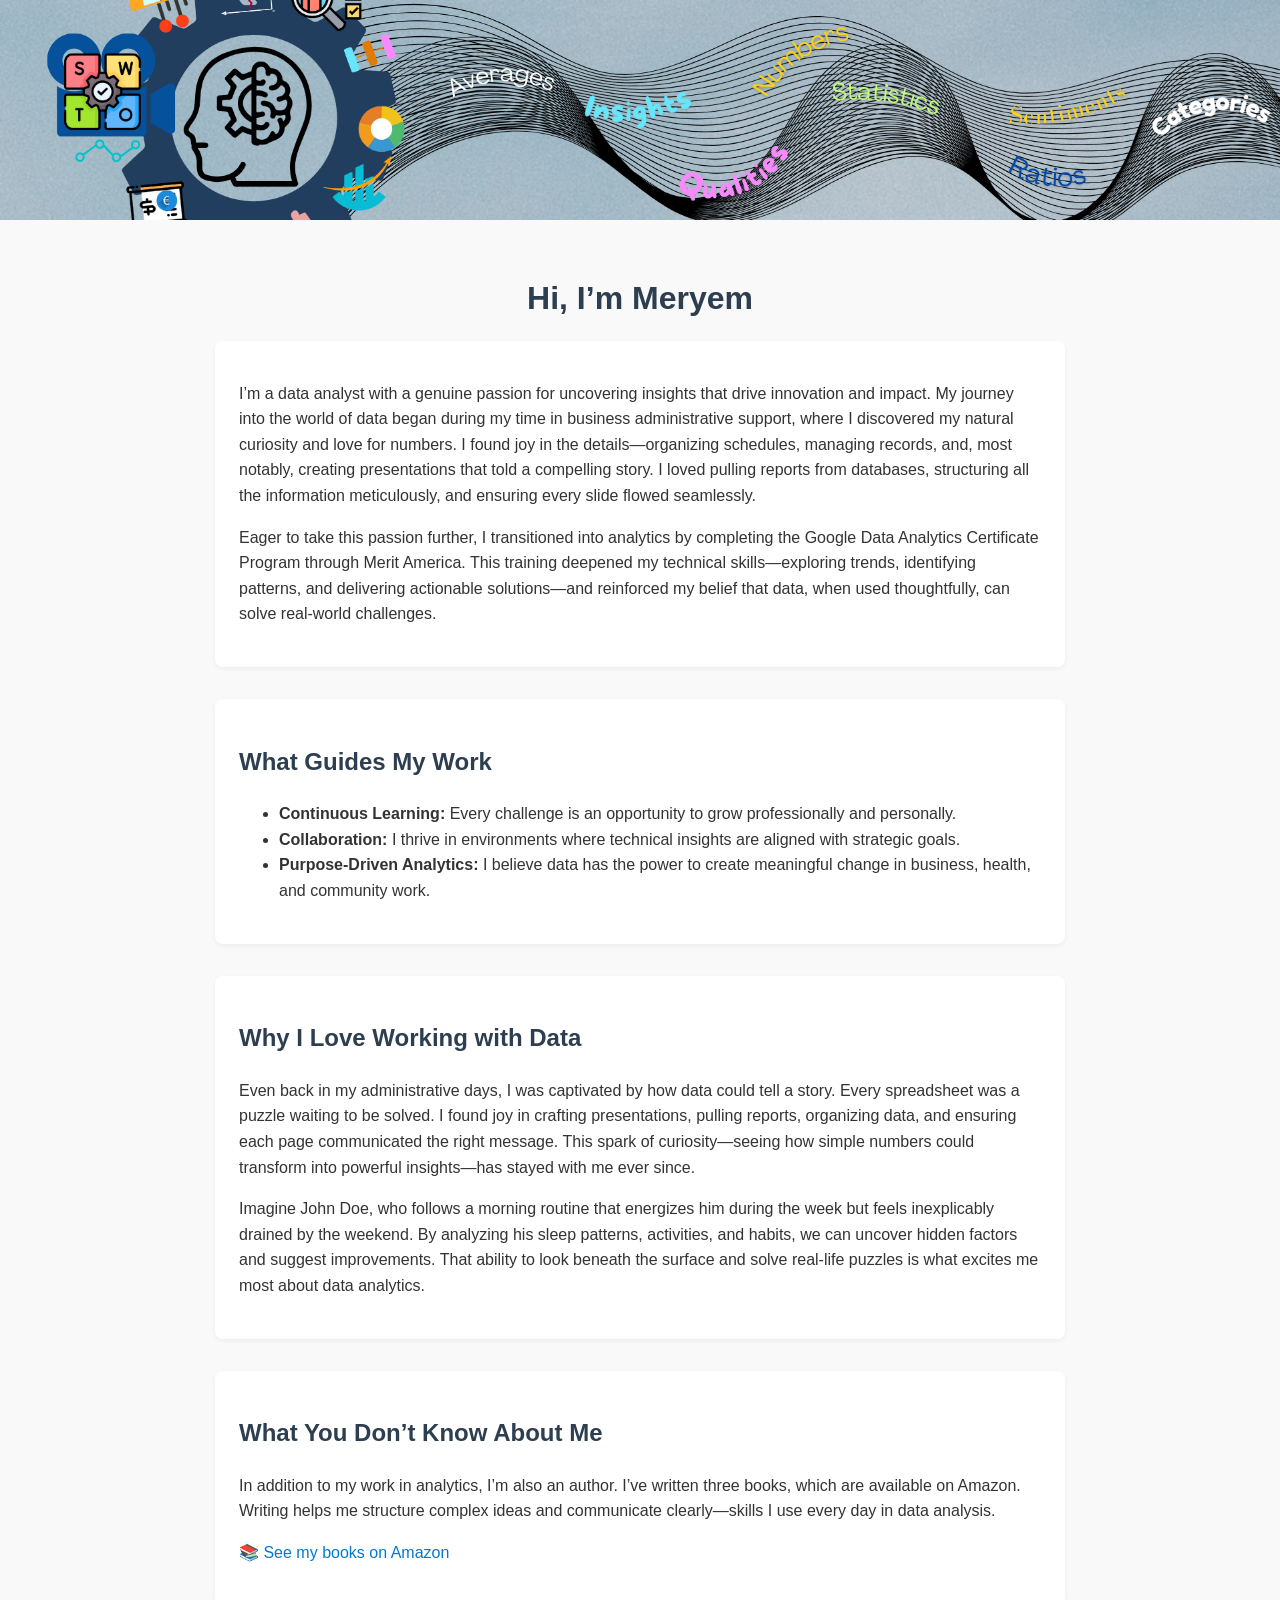
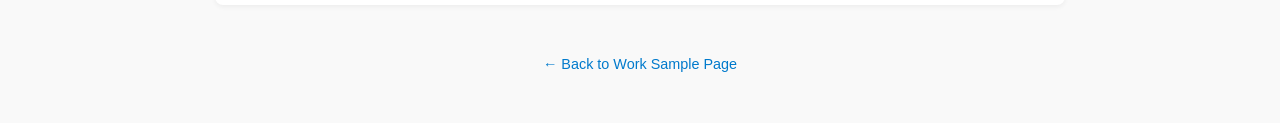
==== about_me.html @ dc9c01fe "Update about_me.html" ====
<!DOCTYPE html>
<html lang="en">
<head>
  <meta charset="UTF-8" />
  <meta name="viewport" content="width=device-width, initial-scale=1.0" />
  <title>About Me | Meryem Ciftci</title>
  <style>
    body {
      margin: 0;
      padding: 0;
      background-color: #f9f9f9;
      font-family: Arial, sans-serif;
      color: #333;
      line-height: 1.6;
    }

    .banner {
      width: 100%;
      height: 220px;
      background-image: url('Trends_(1).png');
      background-size: cover;
      background-position: center;
    }

    .container {
      max-width: 850px;
      margin: 0 auto;
      padding: 2rem 1.5rem;
    }

    h1, h2 {
      color: #2c3e50;
    }

    h1 {
      text-align: center;
      margin-bottom: 1rem;
    }

    a {
      color: #007acc;
      text-decoration: none;
    }

    a:hover {
      text-decoration: underline;
    }

    .section {
      background-color: #ffffff;
      padding: 1.5rem;
      margin-bottom: 2rem;
      border-radius: 8px;
      box-shadow: 0 2px 5px rgba(0,0,0,0.05);
    }

    footer {
      text-align: center;
      font-size: 0.9rem;
      color: #777;
      margin-top: 3rem;
    }

    footer a {
      color: #007acc;
    }
  </style>
</head>
<body>

  <div class="banner"></div>

  <div class="container">
    <h1>Hi, I’m Meryem</h1>

    <div class="section">
      <p>I’m a data analyst with a genuine passion for uncovering insights that drive innovation and impact. My journey into the world of data began during my time in business administrative support, where I discovered my natural curiosity and love for numbers. I found joy in the details—organizing schedules, managing records, and, most notably, creating presentations that told a compelling story. I loved pulling reports from databases, structuring all the information meticulously, and ensuring every slide flowed seamlessly.</p>

      <p>Eager to take this passion further, I transitioned into analytics by completing the Google Data Analytics Certificate Program through Merit America. This training deepened my technical skills—exploring trends, identifying patterns, and delivering actionable solutions—and reinforced my belief that data, when used thoughtfully, can solve real-world challenges.</p>
    </div>

    <div class="section">
      <h2>What Guides My Work</h2>
      <ul>
        <li><strong>Continuous Learning:</strong> Every challenge is an opportunity to grow professionally and personally.</li>
        <li><strong>Collaboration:</strong> I thrive in environments where technical insights are aligned with strategic goals.</li>
        <li><strong>Purpose-Driven Analytics:</strong> I believe data has the power to create meaningful change in business, health, and community work.</li>
      </ul>
    </div>

    <div class="section">
      <h2>Why I Love Working with Data</h2>
      <p>Even back in my administrative days, I was captivated by how data could tell a story. Every spreadsheet was a puzzle waiting to be solved. I found joy in crafting presentations, pulling reports, organizing data, and ensuring each page communicated the right message. This spark of curiosity—seeing how simple numbers could transform into powerful insights—has stayed with me ever since.</p>

      <p>Imagine John Doe, who follows a morning routine that energizes him during the week but feels inexplicably drained by the weekend. By analyzing his sleep patterns, activities, and habits, we can uncover hidden factors and suggest improvements. That ability to look beneath the surface and solve real-life puzzles is what excites me most about data analytics.</p>
    </div>

    <div class="section">
      <h2>What You Don’t Know About Me</h2>
      <p>In addition to my work in analytics, I’m also an author. I’ve written three books, which are available on Amazon. Writing helps me structure complex ideas and communicate clearly—skills I use every day in data analysis.</p>
      <p><a href="https://www.amazon.com/stores/Meryem-%C3%87ift%C3%A7i/author/B0D6BX799Y?ref=ap_rdr&isDramIntegrated=true&shoppingPortalEnabled=true" target="_blank">📚 See my books on Amazon</a></p>
    </div>

    <footer>
      <p><a href="index.html">← Back to Work Sample Page</a></p>
    </footer>
  </div>

</body>
</html>
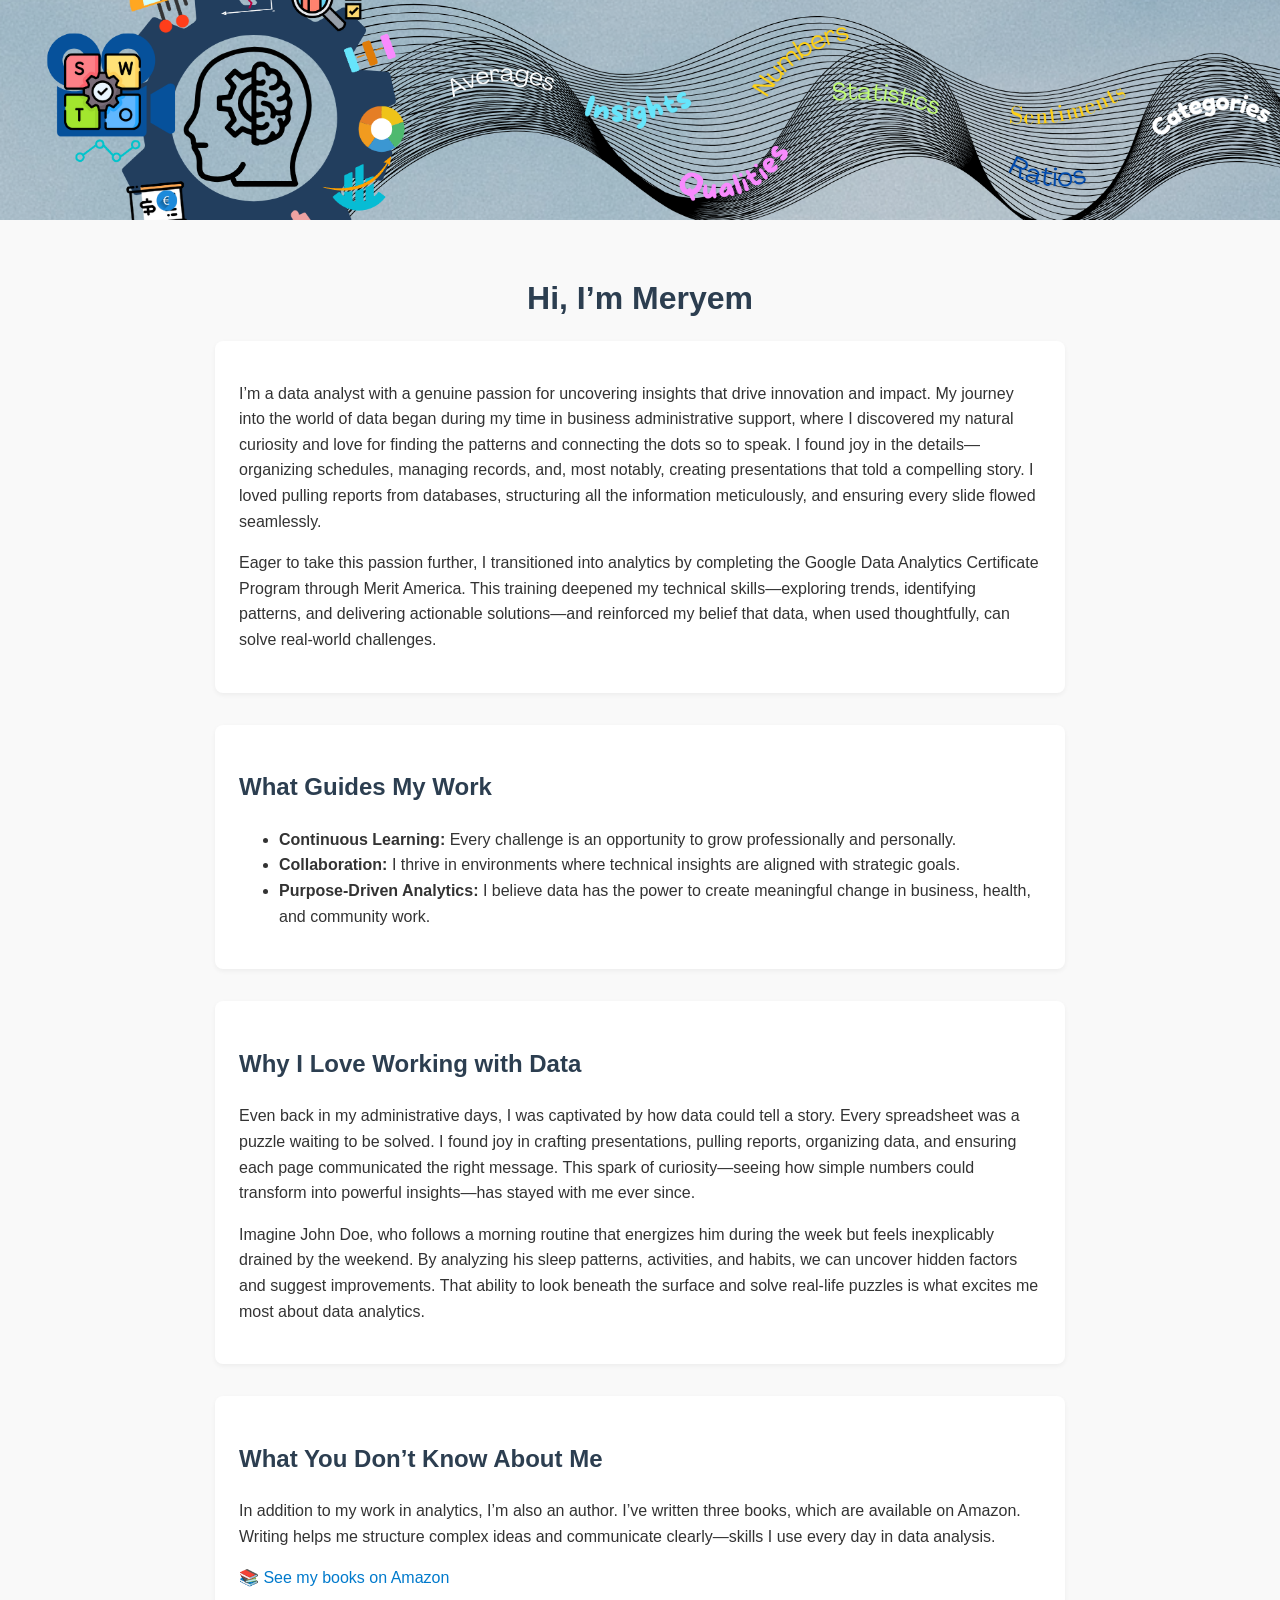
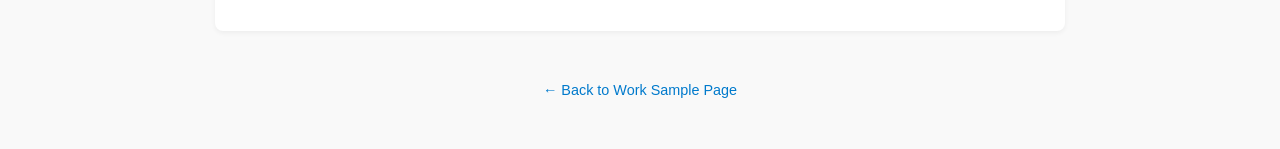
==== commit abdba3ec: "Update about_me.html" ====
--- a/about_me.html
+++ b/about_me.html
@@ -74,7 +74,7 @@
     <h1>Hi, I’m Meryem</h1>
 
     <div class="section">
-      <p>I’m a data analyst with a genuine passion for uncovering insights that drive innovation and impact. My journey into the world of data began during my time in business administrative support, where I discovered my natural curiosity and love for numbers. I found joy in the details—organizing schedules, managing records, and, most notably, creating presentations that told a compelling story. I loved pulling reports from databases, structuring all the information meticulously, and ensuring every slide flowed seamlessly.</p>
+      <p>I’m a data analyst with a genuine passion for uncovering insights that drive innovation and impact. My journey into the world of data began during my time in business administrative support, where I discovered my natural curiosity and love for finding the patterns and connecting the dots so to speak. I found joy in the details—organizing schedules, managing records, and, most notably, creating presentations that told a compelling story. I loved pulling reports from databases, structuring all the information meticulously, and ensuring every slide flowed seamlessly.</p>
 
       <p>Eager to take this passion further, I transitioned into analytics by completing the Google Data Analytics Certificate Program through Merit America. This training deepened my technical skills—exploring trends, identifying patterns, and delivering actionable solutions—and reinforced my belief that data, when used thoughtfully, can solve real-world challenges.</p>
     </div>
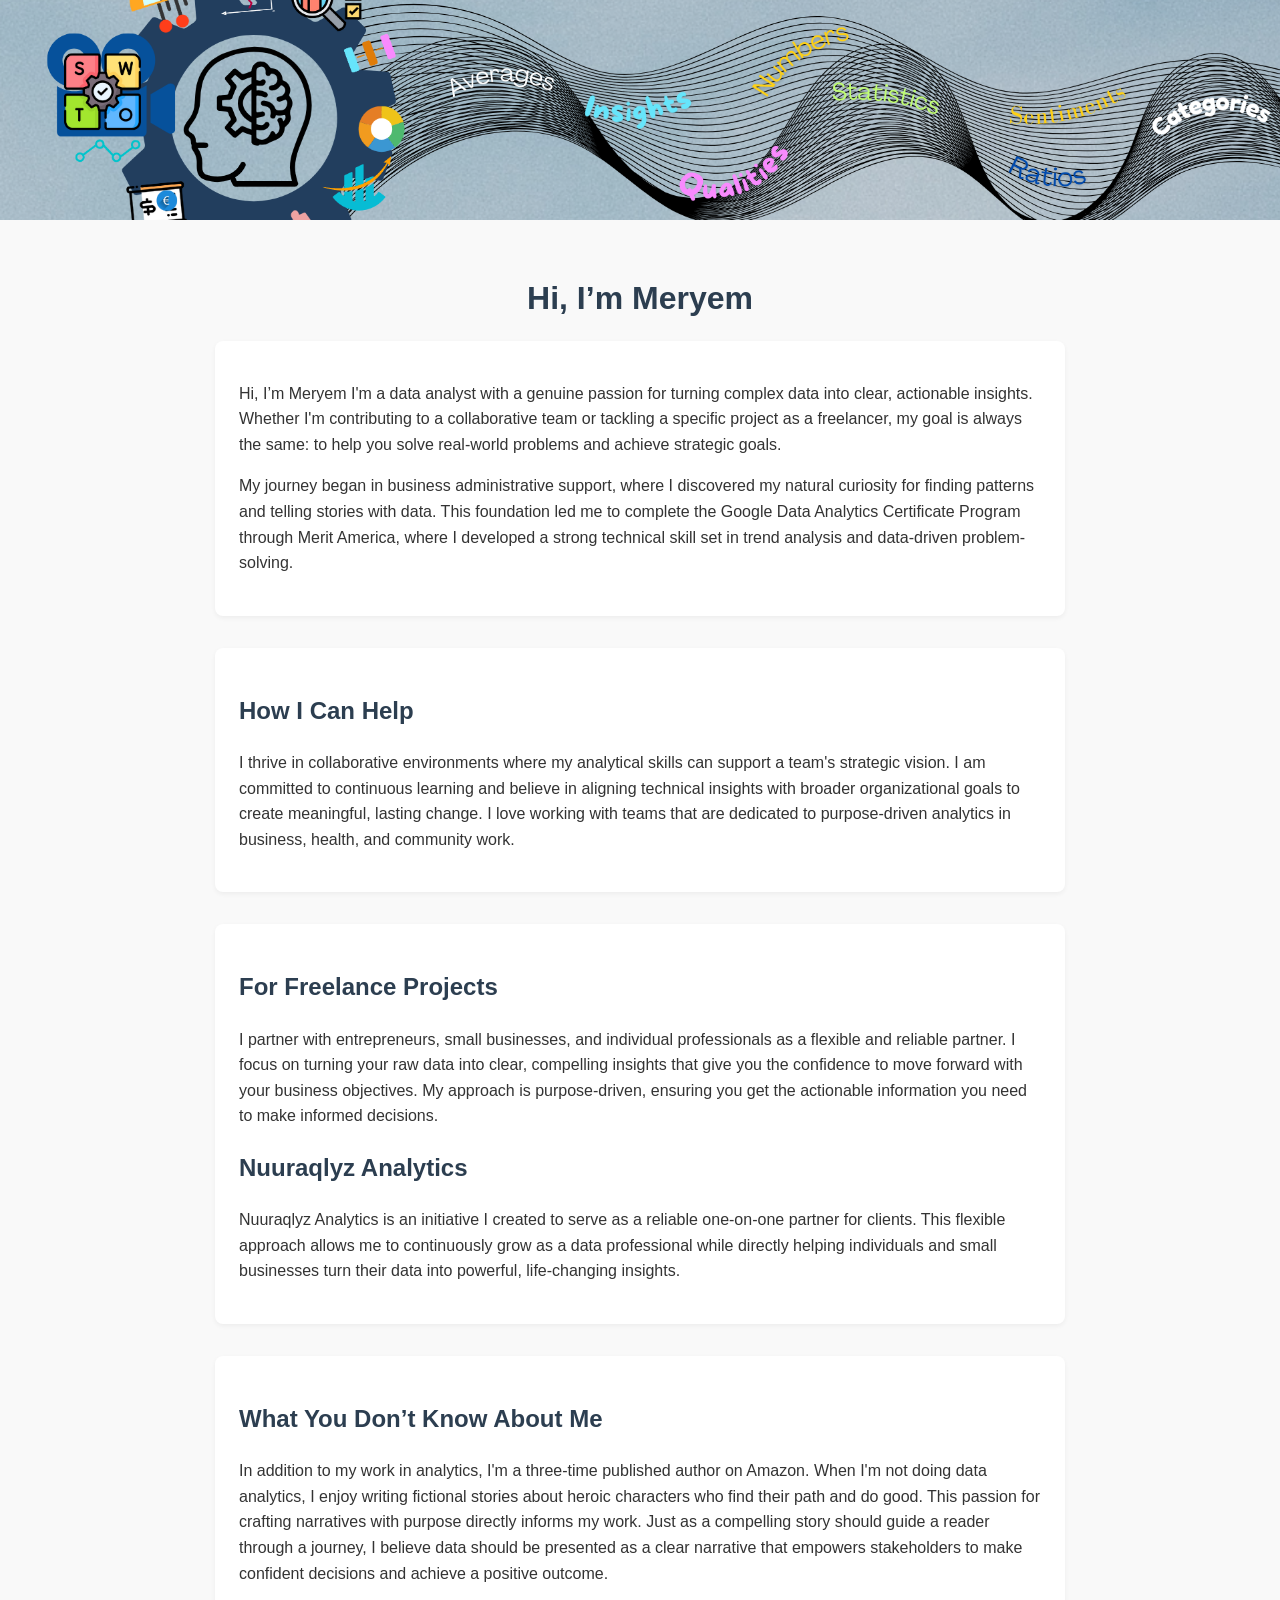
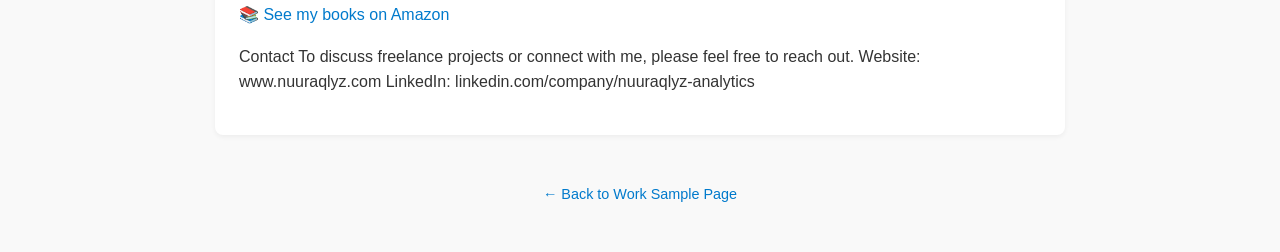
==== commit 519a30c1: "Update about_me.html" ====
--- a/about_me.html
+++ b/about_me.html
@@ -74,31 +74,36 @@
     <h1>Hi, I’m Meryem</h1>
 
     <div class="section">
-      <p>I’m a data analyst with a genuine passion for uncovering insights that drive innovation and impact. My journey into the world of data began during my time in business administrative support, where I discovered my natural curiosity and love for finding the patterns and connecting the dots so to speak. I found joy in the details—organizing schedules, managing records, and, most notably, creating presentations that told a compelling story. I loved pulling reports from databases, structuring all the information meticulously, and ensuring every slide flowed seamlessly.</p>
+      <p>Hi, I’m Meryem
+I'm a data analyst with a genuine passion for turning complex data into clear, actionable insights. Whether I'm contributing to a collaborative team or tackling a specific project as a freelancer, my goal is always the same: to help you solve real-world problems and achieve strategic goals. </p>
 
-      <p>Eager to take this passion further, I transitioned into analytics by completing the Google Data Analytics Certificate Program through Merit America. This training deepened my technical skills—exploring trends, identifying patterns, and delivering actionable solutions—and reinforced my belief that data, when used thoughtfully, can solve real-world challenges.</p>
+      <p>My journey began in business administrative support, where I discovered my natural curiosity for finding patterns and telling stories with data. This foundation led me to complete the Google Data Analytics Certificate Program through Merit America, where I developed a strong technical skill set in trend analysis and data-driven problem-solving.</p>
     </div>
 
     <div class="section">
-      <h2>What Guides My Work</h2>
-      <ul>
-        <li><strong>Continuous Learning:</strong> Every challenge is an opportunity to grow professionally and personally.</li>
-        <li><strong>Collaboration:</strong> I thrive in environments where technical insights are aligned with strategic goals.</li>
-        <li><strong>Purpose-Driven Analytics:</strong> I believe data has the power to create meaningful change in business, health, and community work.</li>
-      </ul>
+      <h2>How I Can Help</h2>
+      <p>I thrive in collaborative environments where my analytical skills can support a team's strategic vision. I am committed to continuous learning and believe in aligning technical insights with broader organizational goals to create meaningful, lasting change. I love working with teams that are dedicated to purpose-driven analytics in business, health, and community work.</p>
     </div>
 
     <div class="section">
-      <h2>Why I Love Working with Data</h2>
-      <p>Even back in my administrative days, I was captivated by how data could tell a story. Every spreadsheet was a puzzle waiting to be solved. I found joy in crafting presentations, pulling reports, organizing data, and ensuring each page communicated the right message. This spark of curiosity—seeing how simple numbers could transform into powerful insights—has stayed with me ever since.</p>
+      <h2>For Freelance Projects</h2>
+      <p>I partner with entrepreneurs, small businesses, and individual professionals as a flexible and reliable partner. I focus on turning your raw data into clear, compelling insights that give you the confidence to move forward with your business objectives. My approach is purpose-driven, ensuring you get the actionable information you need to make informed decisions.</p>
 
-      <p>Imagine John Doe, who follows a morning routine that energizes him during the week but feels inexplicably drained by the weekend. By analyzing his sleep patterns, activities, and habits, we can uncover hidden factors and suggest improvements. That ability to look beneath the surface and solve real-life puzzles is what excites me most about data analytics.</p>
+       <h2>Nuuraqlyz Analytics</h2>
+      <p>Nuuraqlyz Analytics is an initiative I created to serve as a reliable one-on-one partner for clients. This flexible approach allows me to continuously grow as a data professional while directly helping individuals and small businesses turn their data into powerful, life-changing insights.</p>
     </div>
 
     <div class="section">
       <h2>What You Don’t Know About Me</h2>
-      <p>In addition to my work in analytics, I’m also an author. I’ve written three books, which are available on Amazon. Writing helps me structure complex ideas and communicate clearly—skills I use every day in data analysis.</p>
+      <p>In addition to my work in analytics, I'm a three-time published author on Amazon. When I'm not doing data analytics, I enjoy writing fictional stories about heroic characters who find their path and do good. This passion for crafting narratives with purpose directly informs my work. Just as a compelling story should guide a reader through a journey, I believe data should be presented as a clear narrative that empowers stakeholders to make confident decisions and achieve a positive outcome.</p>
       <p><a href="https://www.amazon.com/stores/Meryem-%C3%87ift%C3%A7i/author/B0D6BX799Y?ref=ap_rdr&isDramIntegrated=true&shoppingPortalEnabled=true" target="_blank">📚 See my books on Amazon</a></p>
+    
+    <p>Contact
+To discuss freelance projects or connect with me, please feel free to reach out.
+
+Website: www.nuuraqlyz.com
+
+LinkedIn: linkedin.com/company/nuuraqlyz-analytics</p>
     </div>
 
     <footer>
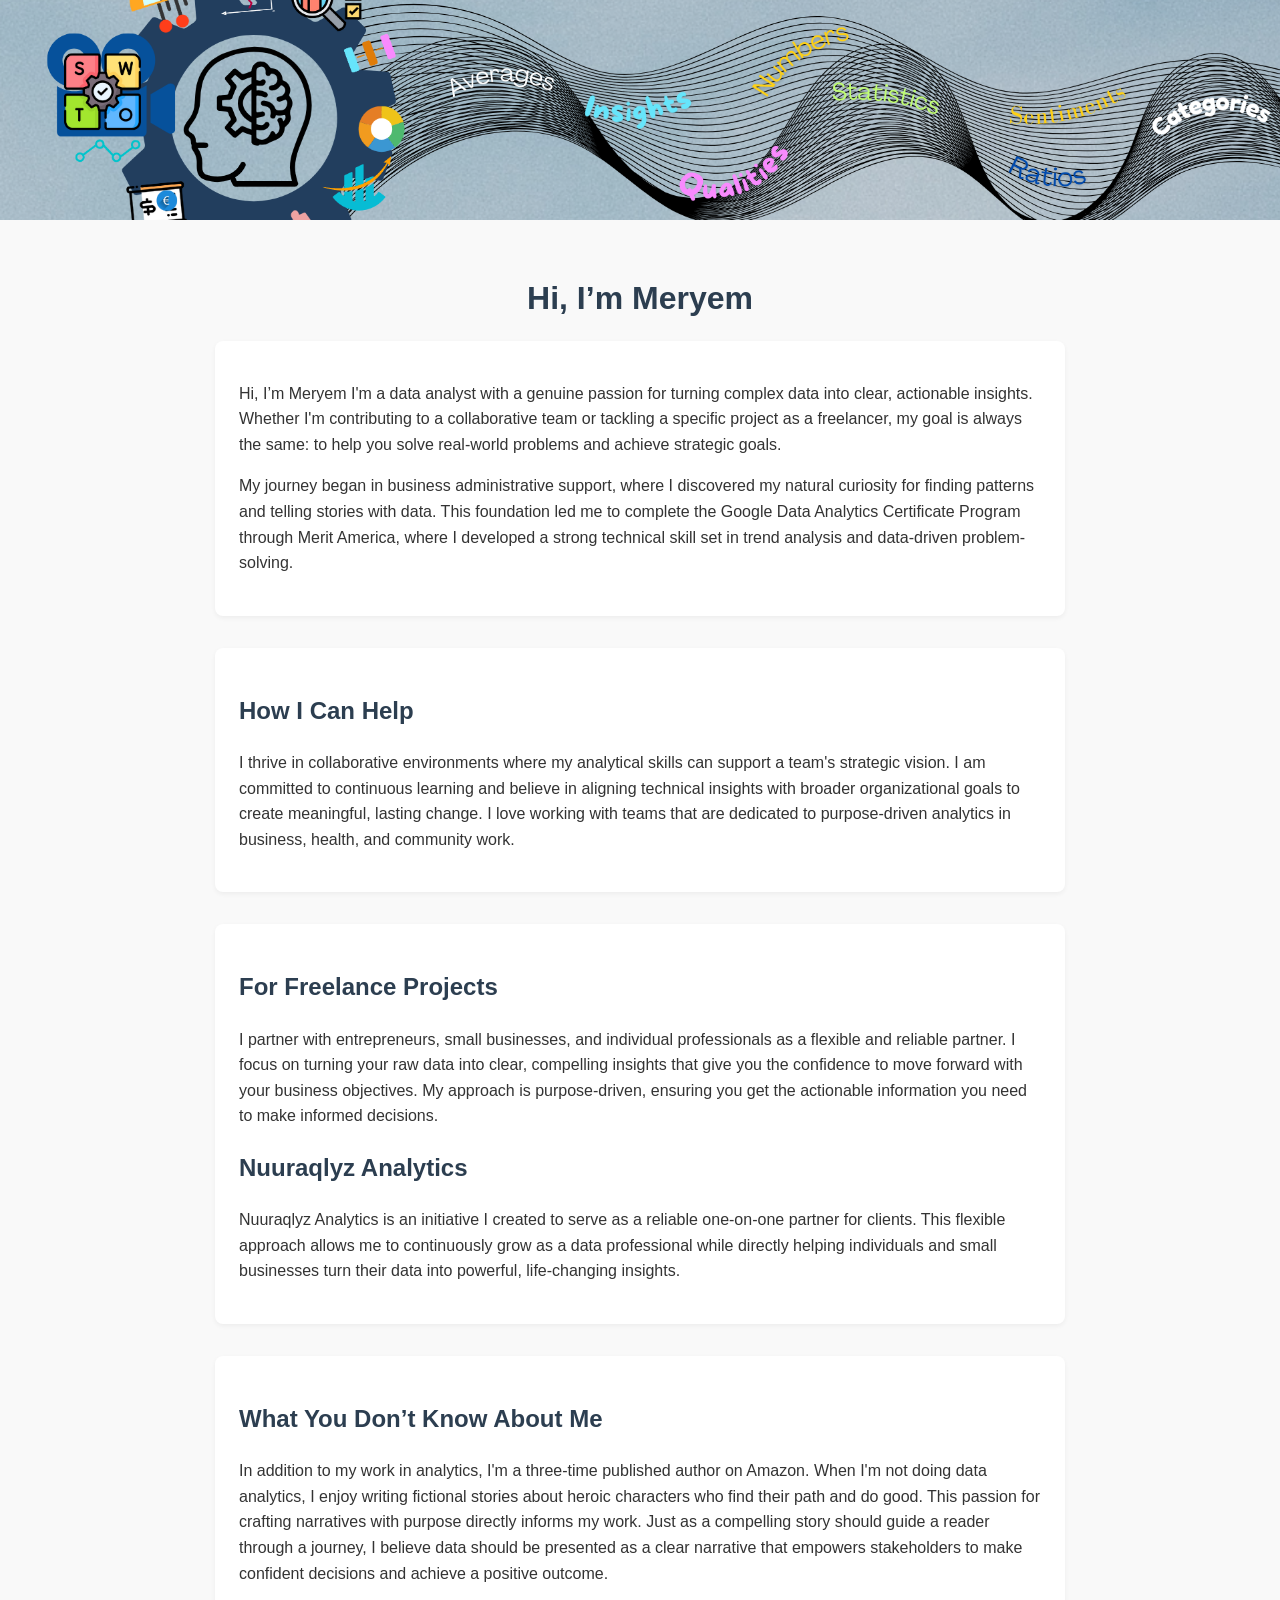
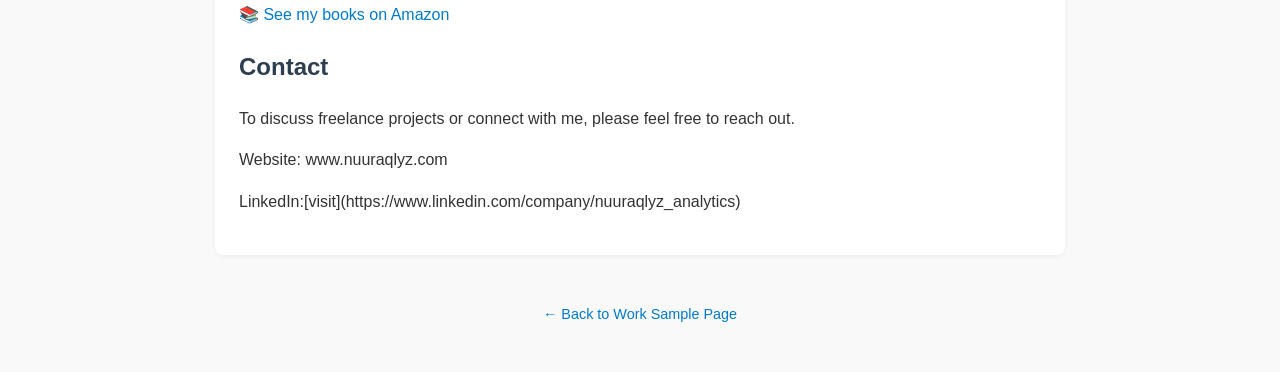
==== commit d8f8c6c9: "Update about_me.html" ====
--- a/about_me.html
+++ b/about_me.html
@@ -98,12 +98,12 @@
       <p>In addition to my work in analytics, I'm a three-time published author on Amazon. When I'm not doing data analytics, I enjoy writing fictional stories about heroic characters who find their path and do good. This passion for crafting narratives with purpose directly informs my work. Just as a compelling story should guide a reader through a journey, I believe data should be presented as a clear narrative that empowers stakeholders to make confident decisions and achieve a positive outcome.</p>
       <p><a href="https://www.amazon.com/stores/Meryem-%C3%87ift%C3%A7i/author/B0D6BX799Y?ref=ap_rdr&isDramIntegrated=true&shoppingPortalEnabled=true" target="_blank">📚 See my books on Amazon</a></p>
     
-    <p>Contact
-To discuss freelance projects or connect with me, please feel free to reach out.
+    <p><h2>Contact</h2>
+<p>To discuss freelance projects or connect with me, please feel free to reach out.</p>
 
-Website: www.nuuraqlyz.com
+<p>Website: www.nuuraqlyz.com</p>
 
-LinkedIn: linkedin.com/company/nuuraqlyz-analytics</p>
+<p>LinkedIn:[visit](https://www.linkedin.com/company/nuuraqlyz_analytics)</p>
     </div>
 
     <footer>
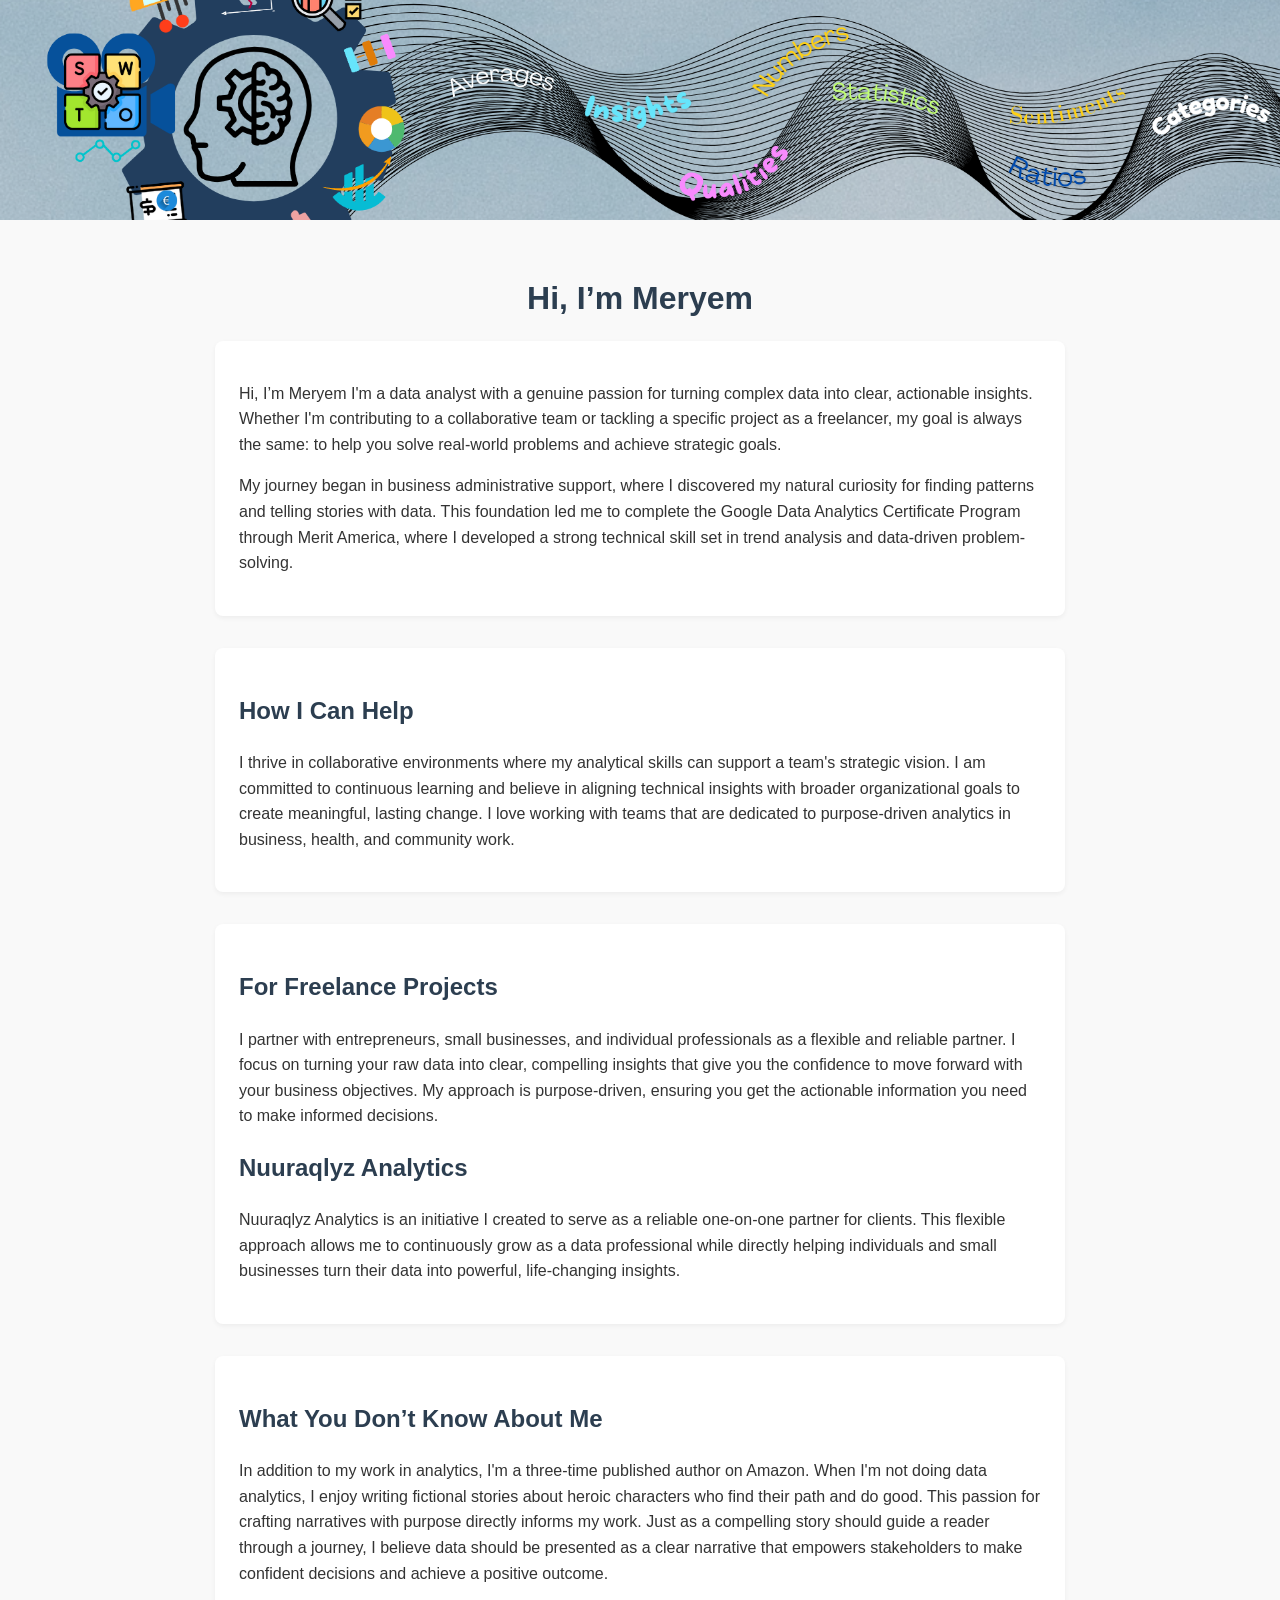
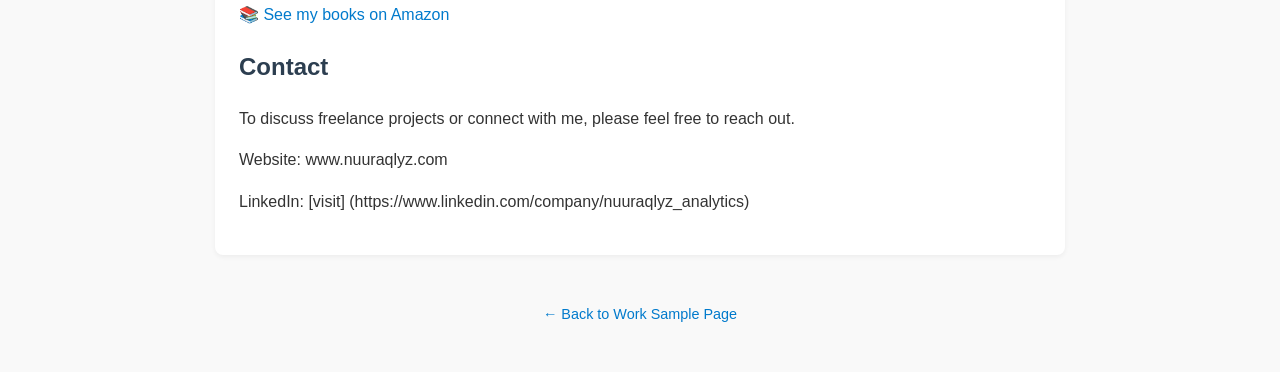
==== commit 0ead8e90: "Update about_me.html" ====
--- a/about_me.html
+++ b/about_me.html
@@ -103,7 +103,7 @@
 
 <p>Website: www.nuuraqlyz.com</p>
 
-<p>LinkedIn:[visit](https://www.linkedin.com/company/nuuraqlyz_analytics)</p>
+<p>LinkedIn: [visit] (https://www.linkedin.com/company/nuuraqlyz_analytics)</p>
     </div>
 
     <footer>
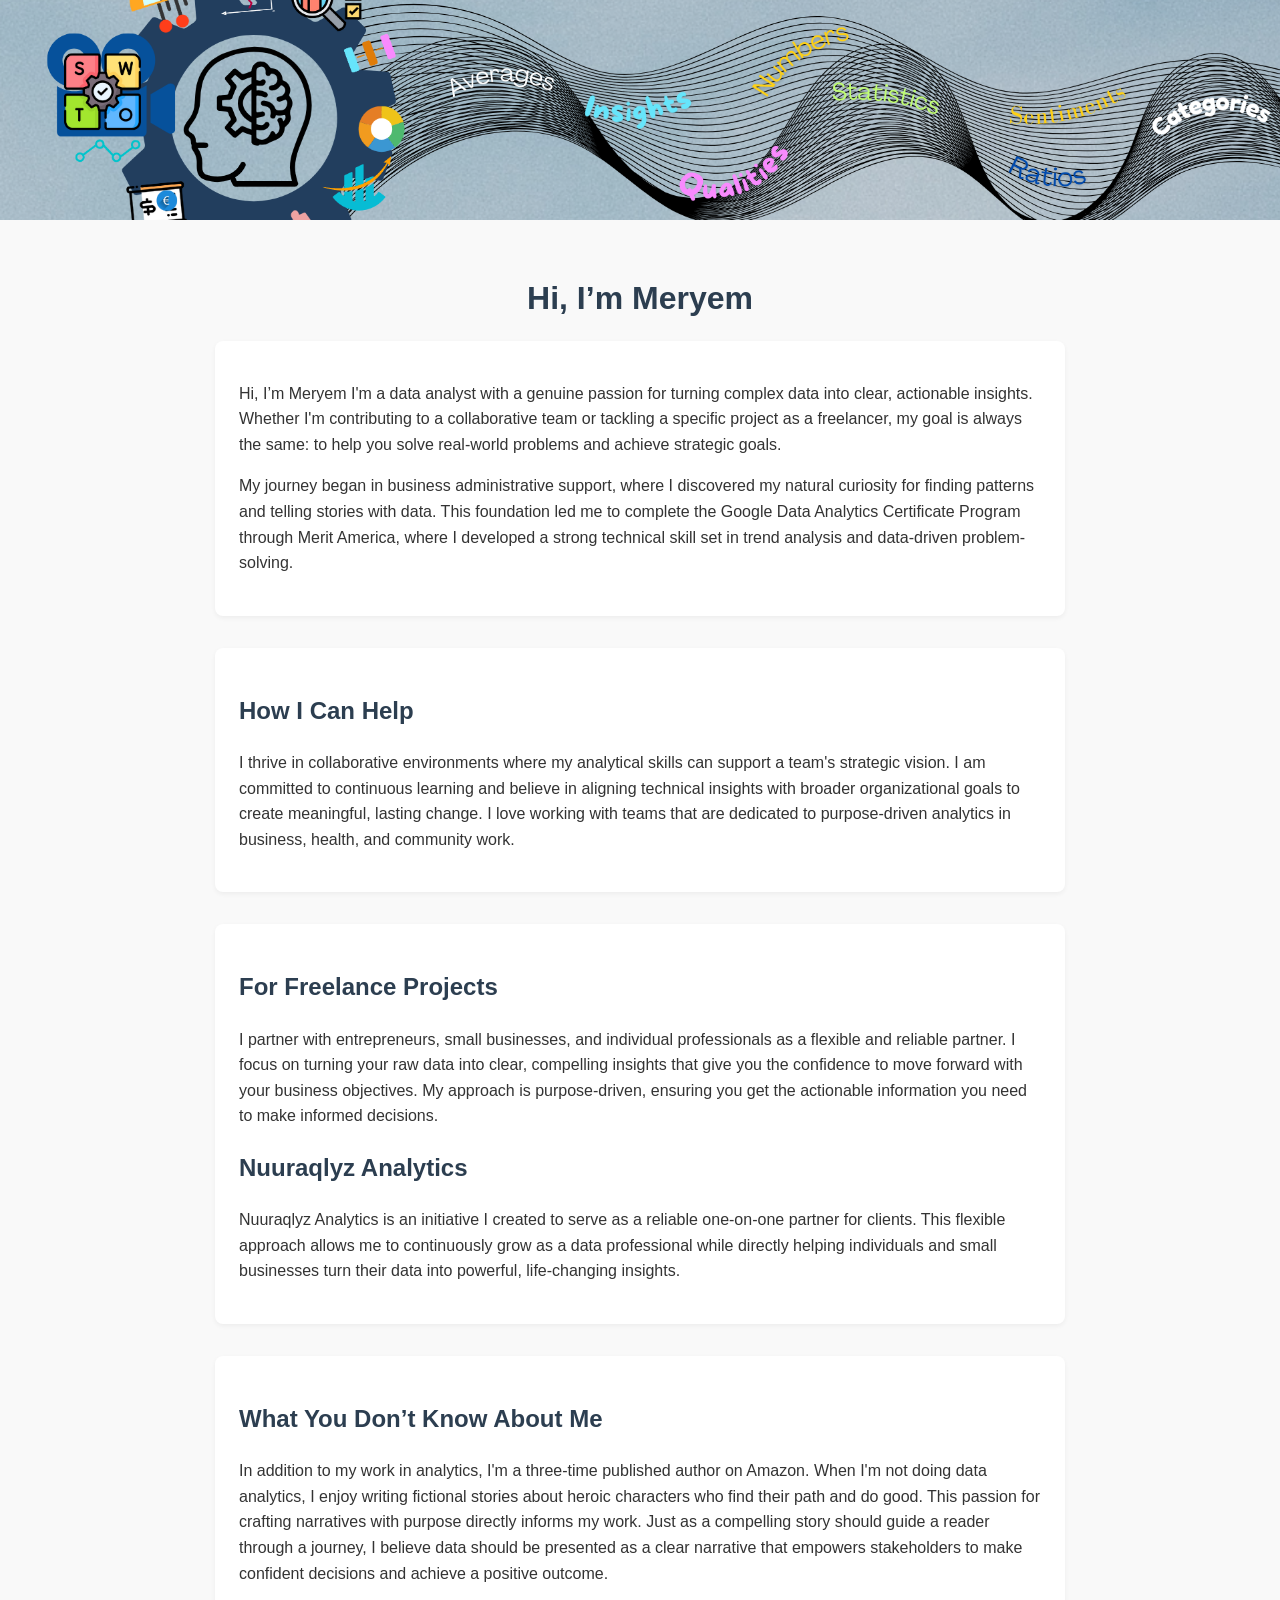
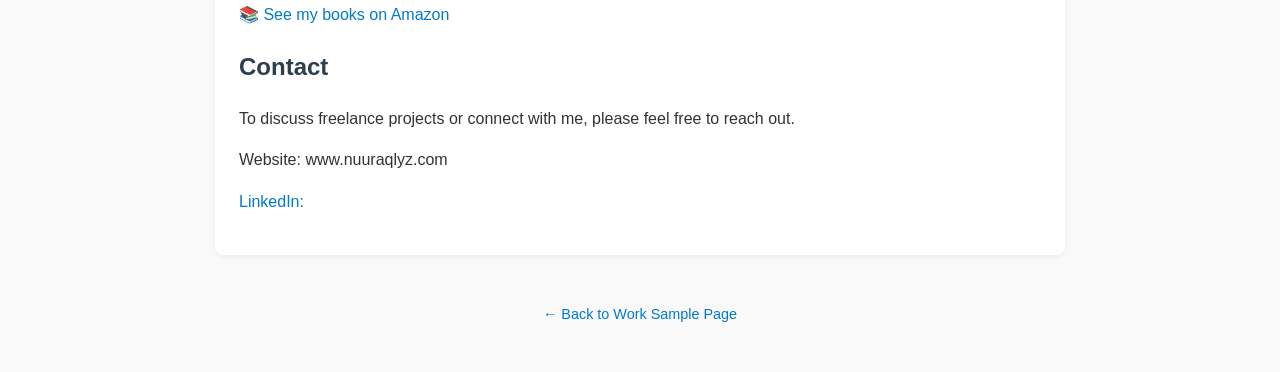
==== commit e14e4a85: "Update about_me.html" ====
--- a/about_me.html
+++ b/about_me.html
@@ -103,7 +103,7 @@
 
 <p>Website: www.nuuraqlyz.com</p>
 
-<p>LinkedIn: [visit] (https://www.linkedin.com/company/nuuraqlyz_analytics)</p>
+<p> <a href="https://www.linkedin.com/company/nuuraqlyz_analytics" target="_blank"> LinkedIn: </a></p>
     </div>
 
     <footer>
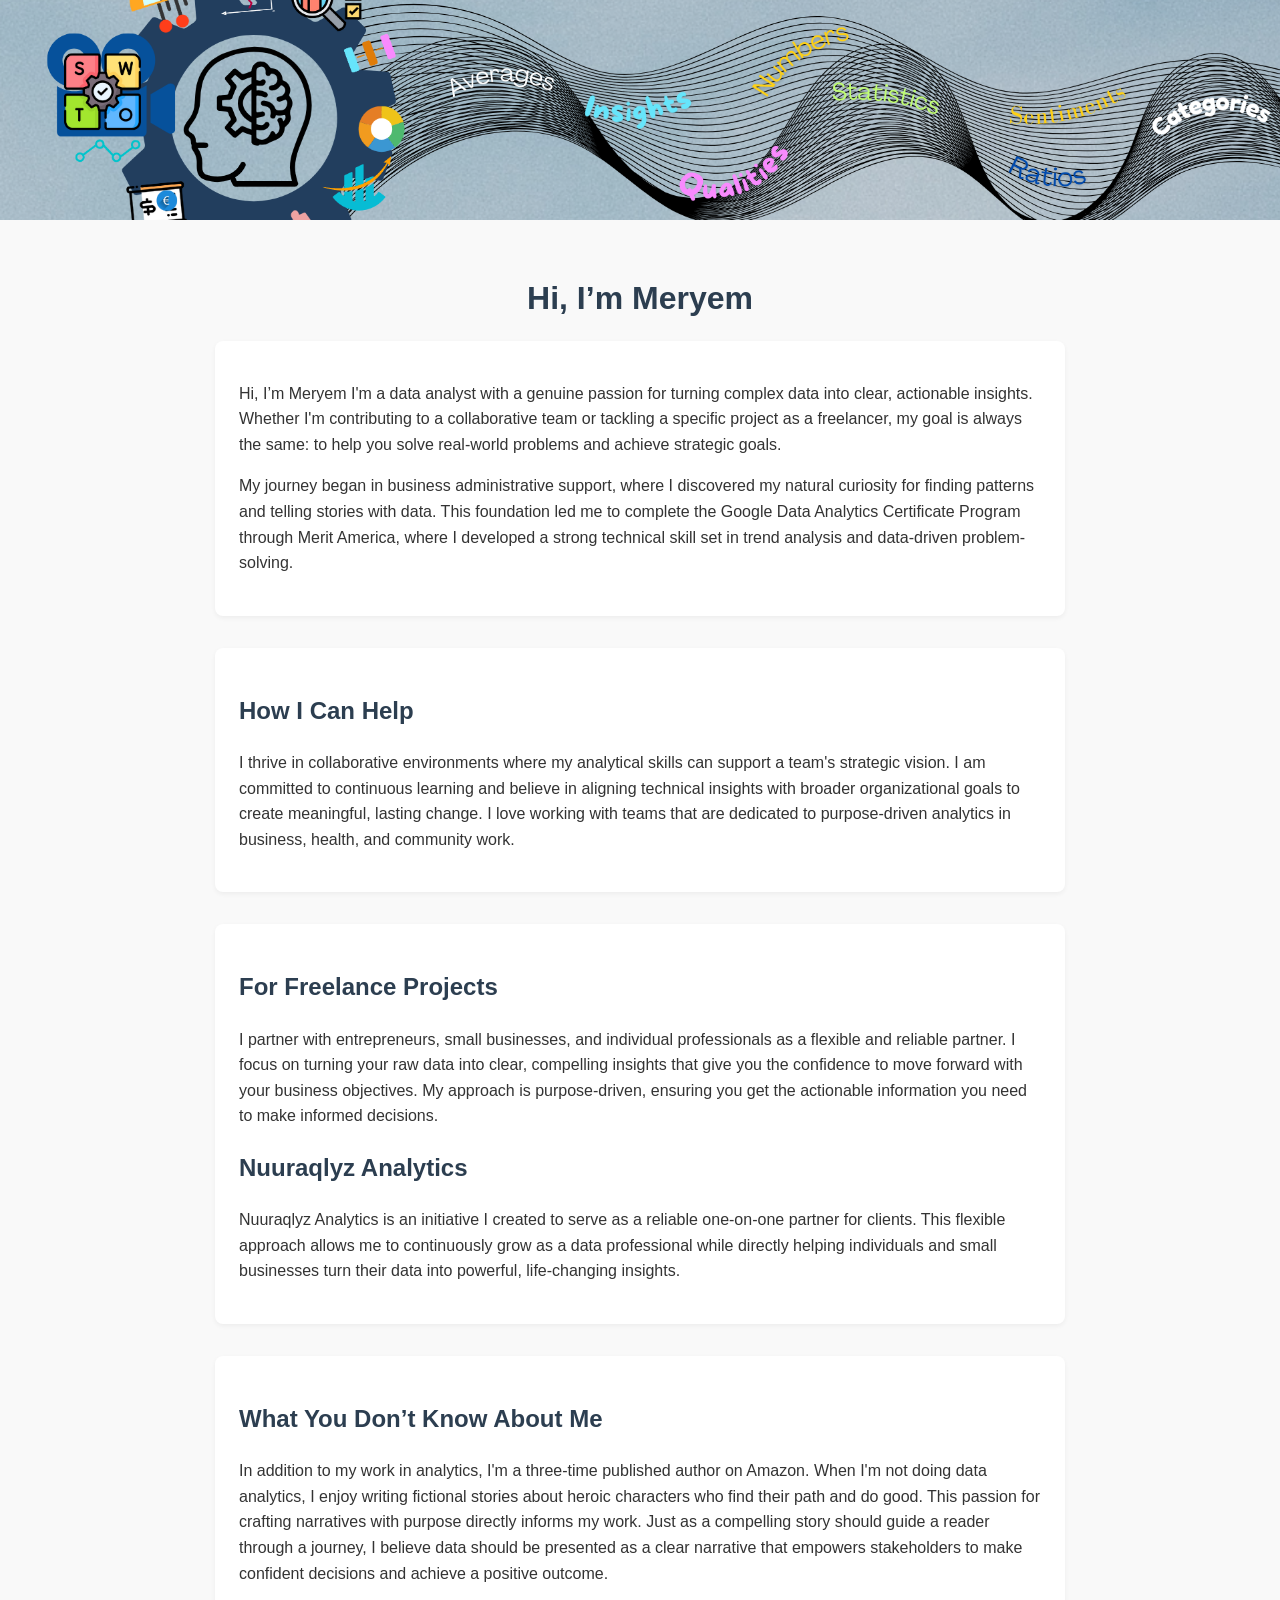
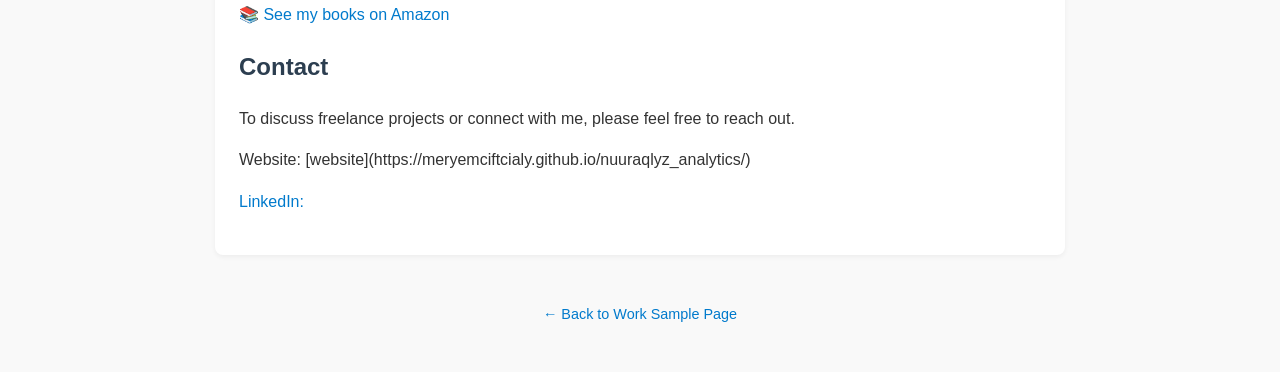
==== commit b2049414: "Update about_me.html" ====
--- a/about_me.html
+++ b/about_me.html
@@ -101,7 +101,7 @@
     <p><h2>Contact</h2>
 <p>To discuss freelance projects or connect with me, please feel free to reach out.</p>
 
-<p>Website: www.nuuraqlyz.com</p>
+<p>Website: [website](https://meryemciftcialy.github.io/nuuraqlyz_analytics/)</p>
 
 <p> <a href="https://www.linkedin.com/company/nuuraqlyz_analytics" target="_blank"> LinkedIn: </a></p>
     </div>
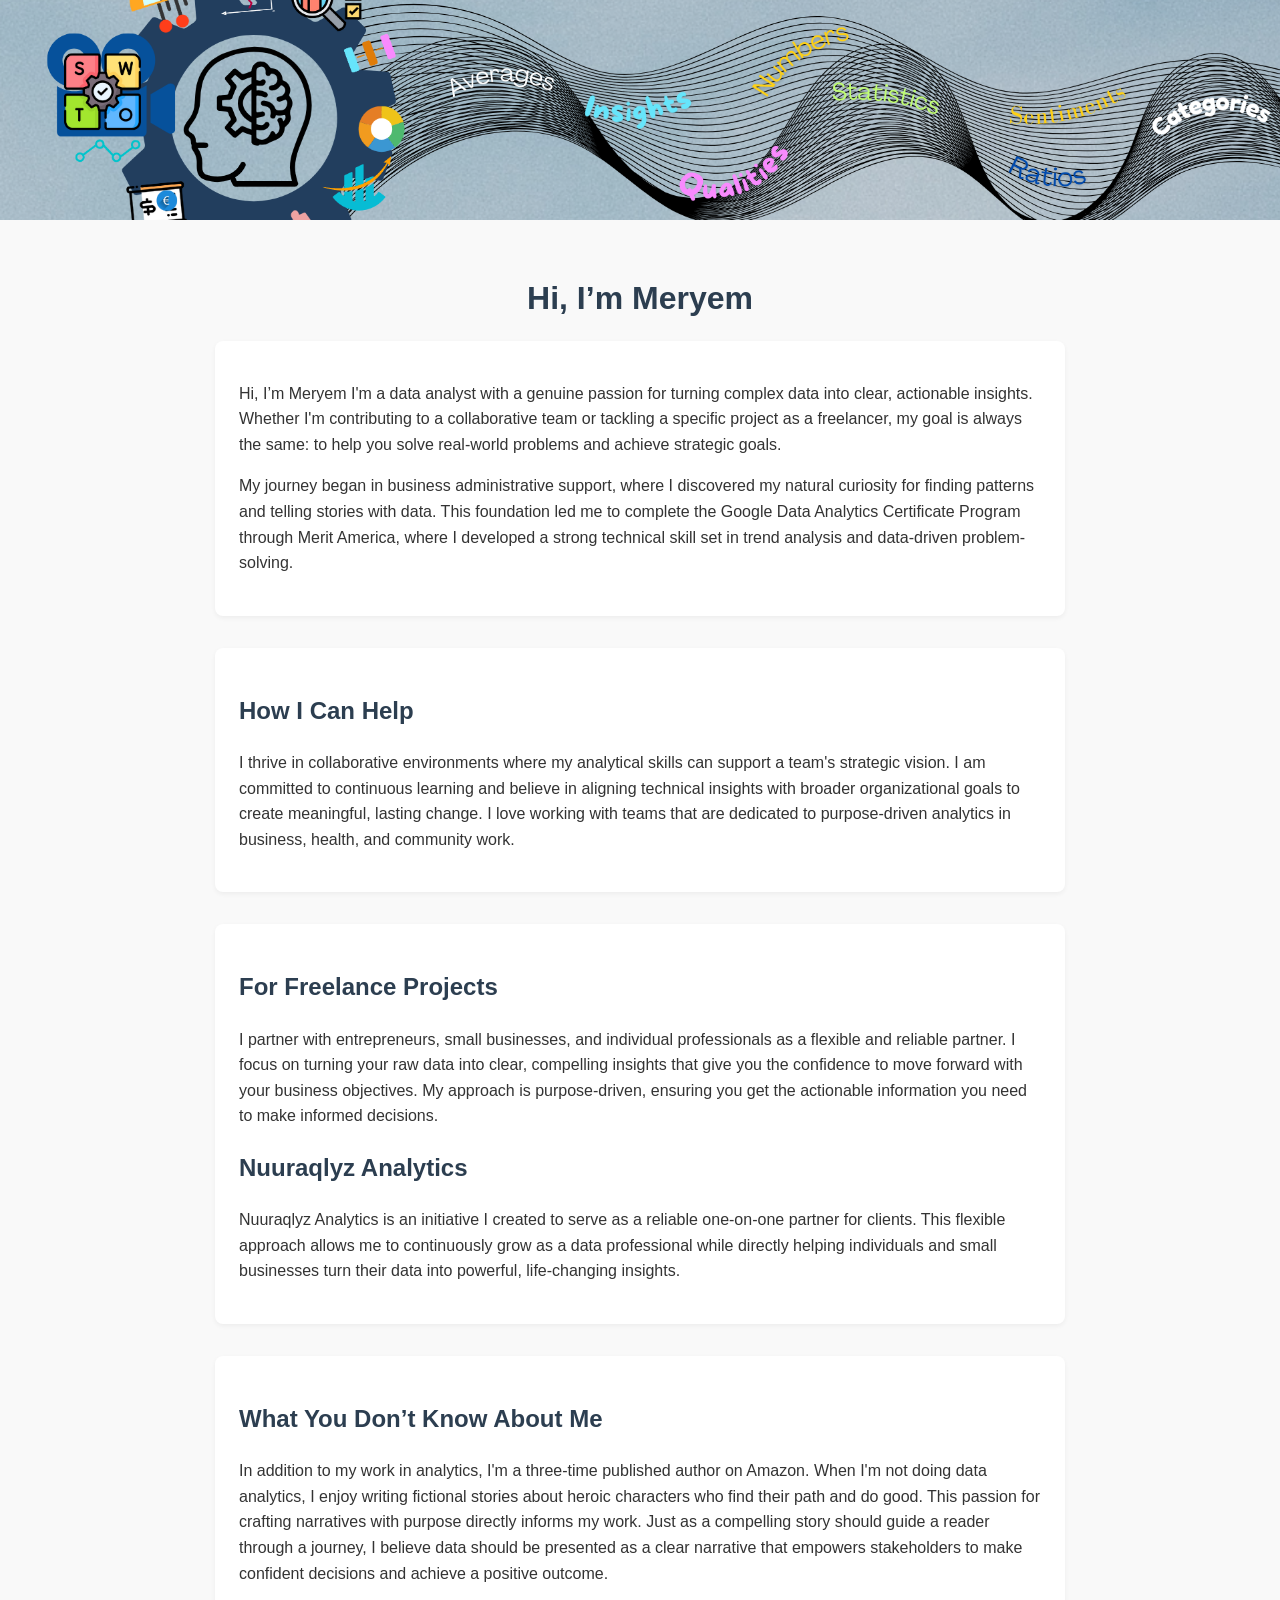
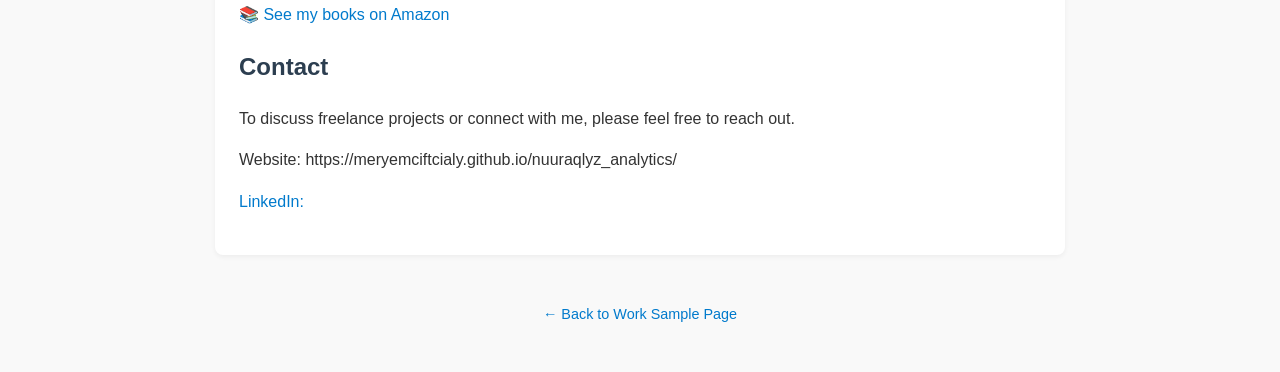
==== commit b1bb2c23: "Update about_me.html" ====
--- a/about_me.html
+++ b/about_me.html
@@ -101,7 +101,7 @@
     <p><h2>Contact</h2>
 <p>To discuss freelance projects or connect with me, please feel free to reach out.</p>
 
-<p>Website: [website](https://meryemciftcialy.github.io/nuuraqlyz_analytics/)</p>
+<p>Website: https://meryemciftcialy.github.io/nuuraqlyz_analytics/</p>
 
 <p> <a href="https://www.linkedin.com/company/nuuraqlyz_analytics" target="_blank"> LinkedIn: </a></p>
     </div>
